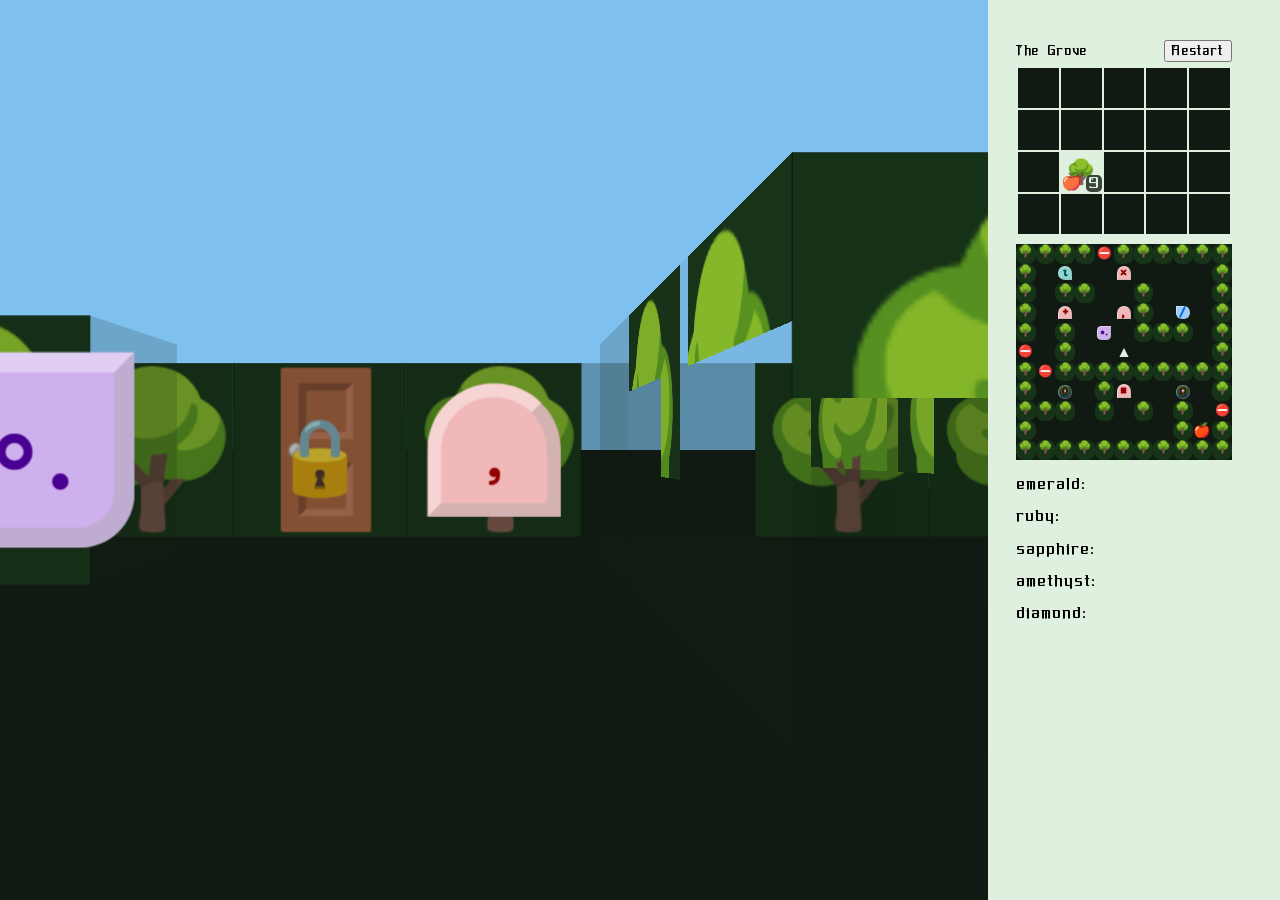
==== 3d/index.html @ df284106 "Split the two games: top-down at root, 3D under /3d Restore the original top-down RuneMaster at the " ====
<!DOCTYPE html>
<html lang="en" id="root">
  <head>
    <meta charset="UTF-8" /><meta name="viewport" content="width=device-width, initial-scale=1"/>
    <title>RuneMaster</title>
    <link rel="stylesheet" href="index.css"/>
    <script src="index.js"></script>
  </head>
  <body>
    <dialog id="msg">
      <p id="msgp">message</p>
      <form method="dialog"><button autofocus>OK</button></form>
    </dialog>
    <dialog id="ask">
      <p id="askp">question</p>
      <form onsubmit="return false">
        <input id="aski" inputmode="none" autofocus autocomplete="off" spellcheck="false" onkeydown="if(event.key=='Enter')ans(aski.value)">
        <p><button id="asks" type="button" onclick="ans(aski.value)">submit</button> <button type="button" onclick="aski.value='';ask.close()">cancel</button></p>
      </form>
      <fieldset><legend> allowed runes — click to insert </legend><div id="askb"></div></fieldset>
    </dialog>
    <i id="i">▲</i>
    <div id="view"><div id="scene"></div></div>
    <div id="util">
      <table id="belt">
        <tr><th>emerald:</th><td></td></tr>
        <tr><th>ruby:</th><td></td></tr>
        <tr><th>sapphire:</th><td></td></tr>
        <tr><th>amethyst:</th><td></td></tr>
        <tr><th>diamond:</th><td></td></tr>
      </table>
      <div id="side">
        <div id="topbar"><span id="left"></span> <button onclick="reset()">Restart</button></div>
        <table id="mini"></table>
        <table id="M"></table>
      </div>
    </div>
  </body>
</html>
---- 3d/index.css ----
@font-face {
  font-family: Text;
  letter-spacing: 0.25ex;
  src: url("../Gemcut Bold.otf");
}
@font-face {
  font-family: Text;
  letter-spacing: 0.25ex;
  src: url("../Gemcut Bold Italic.otf");
  font-style: italic;
}
@font-face {
  font-family: APL;
  src:
    local("APL387 Unicode"), local("APL386 Unicode"), local("APL385 Unicode"),
    url("../APL387.ttf");
}
* {
  user-select: none;
}
html {
  --emerald: rgb(0, 73, 73);
  --ruby: rgb(146, 0, 0);
  --sapphire: rgb(0, 109, 219);
  --amethyst: rgb(73, 0, 146);
  --l-emerald: rgba(140, 214, 209);
  --l-ruby: rgba(240, 184, 184);
  --l-sapphire: rgba(158, 205, 250);
  --l-amethyst: rgba(206, 176, 236);
  --diamond: #222;
  --gem-edge: rgba(255, 255, 255, 0.4);
  --back: #222;
  --spot: #999;
  --wall: rgb(146, 73, 0);
  --speed: 0.5s;
  --size: 2.5rem;
  --mini: 2.5rem;   /* mini-map room tile (fixed, uncoupled from the board's --size) */
  --cell: 46vmin;   /* first-person world-cell edge (fit() tunes it) */
  --persp: 54vmin;  /* camera focal length (≈1.15·--cell) */
  --amap: 1.4rem;   /* automap tile (fixed, uncoupled from the first-person --cell) */
  --sky: #7ec0ee;   /* ceiling: a constant sky */
}
body {
  background: var(--spot);
  margin: 0;
  height: 100dvh;
  overflow: hidden;
  display: flex;
  flex-direction: column;
  align-items: center;
  justify-content: center;
  gap: 0.25rem;
}
/* ── first-person view ────────────────────────────────────────── */
#view {                                  /* the stage: a perspective window into the room */
  position: relative;
  flex: 1 1 auto;
  align-self: stretch;
  width: 100%;
  min-height: 0;
  overflow: hidden;
  perspective: var(--persp);
  perspective-origin: 50% 50%;           /* eye at vertical centre → walls span the horizon */
  background: linear-gradient(var(--sky) 0 50%, var(--back) 50%);   /* sky above the horizon, dark below (floor plane covers it) */
}
#view::after {                           /* black curtain: held down while the next room loads */
  content: "";
  position: absolute;
  inset: 0;
  background: #000;
  opacity: 0;
  pointer-events: none;
  z-index: 9;
  transition: opacity 0.14s ease;
}
#view.dark::after { opacity: 1; }
#scene {
  position: absolute;
  inset: 0;
  transform-style: preserve-3d;
}
.p {                                     /* a cell-sized panel, centred on the eye at z=0 */
  position: absolute;
  left: 50%;
  top: 50%;
  width: var(--cell);
  height: var(--cell);
  margin: calc(var(--cell) / -2);
  transform-style: preserve-3d;
  text-align: center;
}
.p.w::after {                            /* gentle depth cue: distant walls dim but stay visible (no pop-in) */
  content: "";
  position: absolute;
  inset: 0;
  background: var(--back);
  opacity: calc(var(--f) / 18);
  pointer-events: none;
}
.p.w {                                   /* wall face: solid-backed tint, wall-emoji textured */
  background-color: var(--back);         /* opaque base so translucent --wall themes still read as wall */
  background-image: linear-gradient(var(--wall), var(--wall));
  line-height: var(--cell);
  font-size: calc(var(--cell) * 0.86);
  box-shadow: 0 0 0 1px #0008;           /* dark bleed masks the bright seam where panels meet at the vanishing point */
  box-sizing: border-box;
}
.p.w.f { transform: translate3d(calc(var(--cell) * var(--o)),         0px, calc(var(--cell) * (0.5 - var(--f)))); }
.p.w.l { transform: translate3d(calc(var(--cell) * (var(--o) - 0.5)), 0px, calc(var(--cell) * var(--f) * -1)) rotateY( 90deg); }
.p.w.r { transform: translate3d(calc(var(--cell) * (var(--o) + 0.5)), 0px, calc(var(--cell) * var(--f) * -1)) rotateY(-90deg); }
.p.floor, .p.ceil {                      /* ground & sky slabs, in perspective */
  width: calc(var(--cell) * 13);
  height: calc(var(--cell) * 13);
  margin: 0;
}
.p.floor {                               /* same tint as the walls, but bare (no emoji) */
  background-color: var(--back);
  background-image: linear-gradient(var(--wall), var(--wall));
  transform: translate(-50%, -50%) translate3d(0, calc(var(--cell) * 0.5), calc(var(--cell) * -5)) rotateX(90deg);
}
.p.ceil {
  background: var(--sky);
  transform: translate(-50%, -50%) translate3d(0, calc(var(--cell) * -0.5), calc(var(--cell) * -5)) rotateX(-90deg);
}
.p.door > .lk {                          /* small padlock overlaid on the door: 🔒 locked / 🔓 ready */
  position: absolute;
  left: 50%;
  top: 54%;
  transform: translate(-50%, -50%);
  font-size: 0.5em;                      /* relative to the door's glyph */
  line-height: 1;
}
.p.bill {                                /* stone / apple, hanging in the air (no pane) */
  display: flex;
  align-items: center;
  justify-content: center;
  font-size: calc(var(--cell) * 0.5);    /* free-standing apple */
  transform: translate3d(calc(var(--cell) * var(--o)), 0px, calc(var(--cell) * var(--f) * -1));
}
.p.bill > b { opacity: 1; }
#scene .m, #scene .d, #scene .M, #scene .D, #scene .j {   /* gems render mid-size in the scene, with a proportional bevel */
  width: calc(var(--cell) * 0.34);
  height: calc(var(--cell) * 0.34);
  line-height: calc(var(--cell) * 0.34);
  font-size: calc(var(--cell) * 0.24);
  border-width: calc(var(--cell) * 0.045);
}
dialog {
  z-index: 150;
  font-size: calc(var(--size) * 0.6);
  background: var(--spot);
  max-width: 92vw;
  max-height: 92dvh;
  overflow: auto;
}
dialog::backdrop {
  background: #0003;
}
dialog p {
  line-height: calc(var(--size) * 0.8);
  font-family: Text;
  letter-spacing: 0.25ex;
}
dialog button,
legend button {
  font-family: Text;
  letter-spacing: 0.25ex;
  font-size: calc(var(--size) * 0.6);
}
legend button {
  font-size: 0.85em;   /* fixed relative to the legend, not the board */
}
#askb > button,
dialog code {
  font-weight: bold;
  font-family: APL;
  white-space: pre;
}
#askb > * {
  cursor: pointer;
}
dialog input {
  width: 100%;
  font-family: APL;
  font-size: calc(var(--size) * 0.6);
}
#M {                             /* now the small top-down automap (cells flush, no grid gaps) */
  margin: 0.25rem 0 0;
  border-collapse: collapse;
  table-layout: fixed;
}
td {
  height: var(--amap);
  font-size: calc(var(--amap) * 0.6);
  position: relative;
  padding: 0;
}
#M td {
  background: var(--back);
  width: var(--amap);
}
fieldset {
  border: 0.15rem solid currentColor;
  font-family: Text;
  letter-spacing: 0.25ex;
  padding: 0.1rem 0.5rem 0.4rem;
}
#util {                                          /* belt + mini-map + automap, below the view (portrait) */
  box-sizing: border-box;
  display: flex;
  gap: 0.5rem;
  align-items: flex-start;
  justify-content: center;
  flex: none;
  width: 100%;
  padding: 0 0.5rem 0.25rem;
}
#belt {                                          /* the belt, now a direct child of #util (was inside a fieldset) */
  box-sizing: border-box;
  margin: 0;
  flex: 1 1 auto;
  min-width: 0;                                  /* allow shrink so stones wrap instead of scrolling */
  font-family: Text;
  letter-spacing: 0.25ex;                        /* restore the font the removed fieldset provided */
}
legend,
th {
  font-size: 1.1rem;
}
th {
  text-align: left;
  font-weight: normal;
}
#belt,
#belt tbody {
  display: block;
  width: 100%;
}
#belt tr {
  display: flex;
  align-items: flex-start;
  gap: 0.25rem;
}
#belt th {                 /* gem-category label, kept on one line */
  flex: none;
  white-space: nowrap;
  font-size: 1rem;
  line-height: 1.9rem;
}
#belt td {                 /* stone container: rune gems wrap to more lines when narrow */
  display: flex;
  flex-wrap: wrap;
  align-content: flex-start;
  flex: 1 1 auto;
  min-width: 0;
  height: auto;            /* override global td{height:var(--size)} or wrapped rows clip */
  min-height: 1.9rem;
  font-size: 1rem;         /* uncouple belt row height from the map's --size-based font */
  white-space: normal;
}
#side {                    /* right of the belt: counters/Restart above the mini-map */
  flex: none;              /* hugs the mini-map table's own width */
  display: flex;
  flex-direction: column;
  gap: 0.25rem;
}
#topbar {
  display: flex;
  align-items: center;
  justify-content: space-between;
  gap: 0.5rem;
}
#topbar button {           /* Restart left the legend, so restyle it here */
  font-family: Text;
  letter-spacing: 0.25ex;
  font-size: 0.85rem;
}
#left {                    /* room name; ellipsis so long names don't collide with Restart */
  font-family: Text;
  letter-spacing: 0.25ex;
  font-size: 0.85rem;
  flex: 1 1 auto;
  min-width: 0;
  overflow: hidden;
  text-overflow: ellipsis;
  white-space: nowrap;
}
#mini {                    /* 4×5 discovered-rooms table (row = mr+2, col = mc+1) */
  table-layout: fixed;      /* columns exactly one tile wide, so cells stay square */
  border-collapse: separate;
  border-spacing: 0.15rem;  /* the gaps show the page background, drawing the grid lines */
}
#mini td {
  width: var(--mini);
  height: var(--mini);
  line-height: var(--mini); /* pin the cell height square (and centre the emoji) */
  padding: 0;
  text-align: center;
  font-size: calc(var(--mini) * 0.6);
  background: var(--back);   /* dark tile; wall emoji appears here on first entry */
}
#mini td.now {             /* current room: no fill, so the page bg shows through as a highlight */
  background: transparent;
}
#mini td .ap, #mini td .rc {
  position: absolute;
  font-size: calc(var(--mini) * 0.42);  
  line-height: 1;
  opacity: 0.8;
}
#mini td .ap {             /* uncollected-apple badge, lower-left corner */
  left: 0;
  bottom: 0.1rem;
}
#mini td .rc {             /* remaining-rune count, bottom-right corner (legible on dark tile AND the transparent .now tile) */
  right: 0;
  bottom: 0;
  width: 1rem;
  font-family: Text;
  color: var(--spot);
  background: var(--back);
  border-radius: 0.3rem;
}
@media (orientation: landscape) {
  body { flex-direction: row; }                  /* map on the left, utilities on the right */
  #util {
    flex-direction: column;                      /* stacked; mini-map (+counters) on top, belt below */
    width: calc(var(--mini) * 5 + 2rem);
    align-self: flex-start;
    margin: 0 var(--size) 0 1rem;                /* right: off the screen edge; left: air from the map */
    transform: translateY(var(--size));          /* drop to the map's tile row WITHOUT enlarging the box (which would shove the centred map down) */
    overflow-y: auto;
    max-height: calc(100dvh - var(--size));
  }
  #belt { flex: none; }                          /* width:100% already set above */
  #side { order: -1; width: 100%; }              /* mini-map (+counters) on top, belt below */
}
td > * {
  z-index: 100;
}
#M td,
b {
  text-align: center;
}
b {
  display: inline-block;
  font-weight: normal;
  position: relative;
  transition: opacity var(--speed);
  font-family: APL;
}
#belt b,
#askb > * {
  margin: 0 calc(var(--size) * 0.1);
}
#M b {
  opacity: 0;
}
.m,
.d,
.M,
.D,
.j {                               /* default stone size = dialog/prose scale (--size); #M & #scene override below */
  width: calc(var(--size) * 0.6);
  height: calc(var(--size) * 0.6);
  line-height: calc(var(--size) * 0.6);
  -webkit-text-stroke: 0.05rem;
  border-width: calc(var(--size) * 0.08);
  border-style: outset;
  border-color: var(--gem-edge);   /* one place sets every stone's bevel colour */
  letter-spacing: normal;          /* cancel the fieldset/dialog 0.25ex that shifts single glyphs off-centre */
}
#M .m, #M .d, #M .M, #M .D, #M .j {   /* automap stones: tiny, thin proportional bevel */
  width: calc(var(--amap) * 0.6);
  height: calc(var(--amap) * 0.6);
  line-height: calc(var(--amap) * 0.6);
  border-width: calc(var(--amap) * 0.08);
}
.m {
  border-radius: 1em 1em 0em 1em;
  color: var(--emerald);
  -webkit-text-stroke-color: var(--emerald);
  background: var(--l-emerald);
}
.d {
  border-radius: 1em 1em 0em 0em;
  color: var(--ruby);
  -webkit-text-stroke-color: var(--ruby);
  background: var(--l-ruby);
}
.M {
  border-radius: 0em 0.5em 0.5em 0.5em;
  color: var(--sapphire);
  -webkit-text-stroke-color: var(--sapphire);
  background: var(--l-sapphire);
}
.D {
  border-radius: 0.5em 0em 0.5em 0.5em;
  color: var(--amethyst);
  -webkit-text-stroke-color: var(--amethyst);
  background: var(--l-amethyst);
  font-size: 0.72em;
  letter-spacing: -0.18em;
  text-indent: -0.18em;
}
.j {
  border-radius: 50%;
  color: var(--diamond);
  font-size: 0.72em;
  letter-spacing: -0.18em;
  text-indent: -0.18em;
  background: radial-gradient(
    circle at 50% 40%,
    rgba(255, 255, 255, 0.9),
    rgba(255, 0, 64, 0.32) 24%,
    rgba(255, 170, 0, 0.32) 38%,
    rgba(60, 200, 0, 0.32) 52%,
    rgba(0, 150, 255, 0.32) 66%,
    rgba(150, 0, 220, 0.32) 80%,
    rgba(255, 255, 255, 0.55)
  );
}
i {                                    /* the automap "you are here" arrow, pointing where you face */
  height: var(--amap);
  width: var(--amap);
  line-height: var(--amap);
  font-size: calc(var(--amap) * 0.8);
  color: var(--spot);
  display: block;
  font-style: normal;
  z-index: 120;                        /* over automap tiles, under dialogs (150) */
  text-shadow: 0 0 0.2rem var(--back);   /* just enough contrast to read the arrow; no 3×3 lantern */
  background: none;
  position: absolute;
  text-align: center;
  transition: var(--speed);
}
#M .w {                                /* automap wall tile (scene walls are .p.w, sized off --cell) */
  background: var(--wall);
  height: var(--amap);
  width: var(--amap);
  border-radius: calc(var(--amap) / 2.5);
}
#M .a {
  font-size: calc(var(--amap) * 0.72);   /* free-standing apple (P10) */
}
#belt b {                 /* belt runes are a fixed size (uncoupled from --size) so the belt height is stable */
  width: 1.5rem;
  height: 1.5rem;
  line-height: 1.5rem;
  font-size: 1rem;
  border-width: 0.2rem;
  margin: 0 0.15rem;
  vertical-align: middle;
}
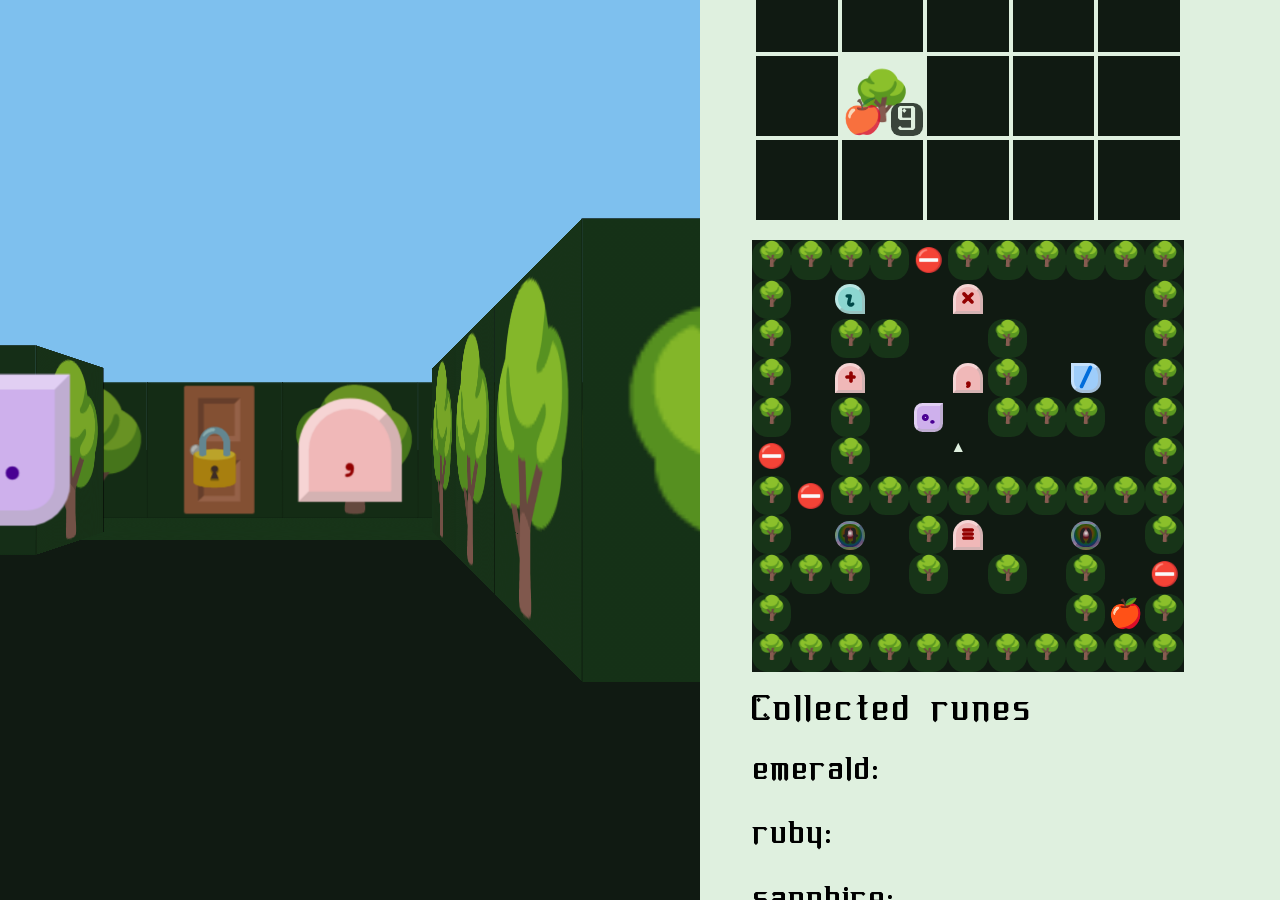
==== commit e8896454: "3D: label the belt "Collected runes"; 2× the utilities on wide screens - Add a caption "Collected ru" ====
--- a/3d/index.html
+++ b/3d/index.html
@@ -23,6 +23,7 @@
     <div id="view"><div id="scene"></div></div>
     <div id="util">
       <table id="belt">
+        <caption>Collected runes</caption>
         <tr><th>emerald:</th><td></td></tr>
         <tr><th>ruby:</th><td></td></tr>
         <tr><th>sapphire:</th><td></td></tr>
--- a/3d/index.css
+++ b/3d/index.css
@@ -236,6 +236,14 @@
   display: block;
   width: 100%;
 }
+#belt caption {              /* heading above the collected-rune belts */
+  display: block;
+  text-align: left;
+  font-family: Text;
+  letter-spacing: 0.25ex;
+  font-size: 1.1rem;
+  margin-bottom: 0.2rem;
+}
 #belt tr {
   display: flex;
   align-items: flex-start;
@@ -334,6 +342,15 @@
   }
   #belt { flex: none; }                          /* width:100% already set above */
   #side { order: -1; width: 100%; }              /* mini-map (+counters) on top, belt below */
+}
+@media (min-width: 1200px) and (orientation: landscape) {
+  #util {                                        /* roomy screen → double the whole utilities panel */
+    zoom: 2;
+    transform: none;                             /* drop the top-down tile-row offset */
+    align-self: flex-start;
+    max-height: 50dvh;                           /* halved because zoom:2 doubles it back to the viewport height */
+    overflow-y: auto;
+  }
 }
 td > * {
   z-index: 100;
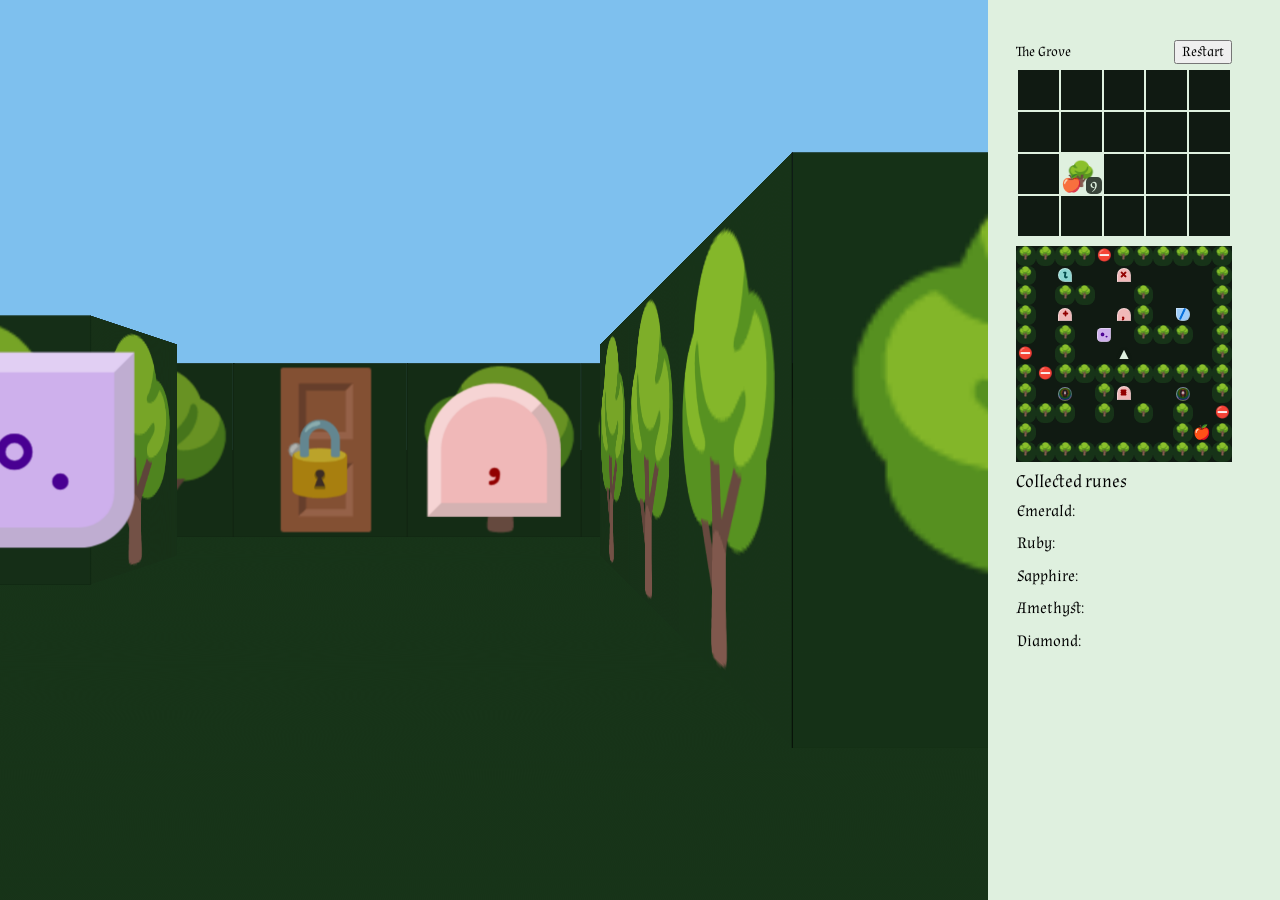
==== commit 23b7ff34: "Switch font and clean up" ====
--- a/3d/index.html
+++ b/3d/index.html
@@ -15,7 +15,7 @@
       <p id="askp">question</p>
       <form onsubmit="return false">
         <input id="aski" inputmode="none" autofocus autocomplete="off" spellcheck="false" onkeydown="if(event.key=='Enter')ans(aski.value)">
-        <p><button id="asks" type="button" onclick="ans(aski.value)">submit</button> <button type="button" onclick="aski.value='';ask.close()">cancel</button></p>
+        <p><button id="asks" type="button" onclick="ans(aski.value)">Submit</button> <button type="button" onclick="aski.value='';ask.close()">Cancel</button></p>
       </form>
       <fieldset><legend> allowed runes — click to insert </legend><div id="askb"></div></fieldset>
     </dialog>
@@ -24,11 +24,11 @@
     <div id="util">
       <table id="belt">
         <caption>Collected runes</caption>
-        <tr><th>emerald:</th><td></td></tr>
-        <tr><th>ruby:</th><td></td></tr>
-        <tr><th>sapphire:</th><td></td></tr>
-        <tr><th>amethyst:</th><td></td></tr>
-        <tr><th>diamond:</th><td></td></tr>
+        <tr><th>Emerald:</th><td></td></tr>
+        <tr><th>Ruby:</th><td></td></tr>
+        <tr><th>Sapphire:</th><td></td></tr>
+        <tr><th>Amethyst:</th><td></td></tr>
+        <tr><th>Diamond:</th><td></td></tr>
       </table>
       <div id="side">
         <div id="topbar"><span id="left"></span> <button onclick="reset()">Restart</button></div>
--- a/3d/index.css
+++ b/3d/index.css
@@ -1,12 +1,10 @@
 @font-face {
   font-family: Text;
-  letter-spacing: 0.25ex;
-  src: url("../Gemcut Bold.otf");
+  src: url("../Almendra-Regular.ttf");
 }
 @font-face {
   font-family: Text;
-  letter-spacing: 0.25ex;
-  src: url("../Gemcut Bold Italic.otf");
+  src: url("../Almendra-Italic.ttf");
   font-style: italic;
 }
 @font-face {
@@ -159,12 +157,10 @@
 dialog p {
   line-height: calc(var(--size) * 0.8);
   font-family: Text;
-  letter-spacing: 0.25ex;
 }
 dialog button,
 legend button {
   font-family: Text;
-  letter-spacing: 0.25ex;
   font-size: calc(var(--size) * 0.6);
 }
 legend button {
@@ -202,7 +198,6 @@
 fieldset {
   border: 0.15rem solid currentColor;
   font-family: Text;
-  letter-spacing: 0.25ex;
   padding: 0.1rem 0.5rem 0.4rem;
 }
 #util {                                          /* belt + mini-map + automap, below the view (portrait) */
@@ -221,7 +216,6 @@
   flex: 1 1 auto;
   min-width: 0;                                  /* allow shrink so stones wrap instead of scrolling */
   font-family: Text;
-  letter-spacing: 0.25ex;                        /* restore the font the removed fieldset provided */
 }
 legend,
 th {
@@ -240,7 +234,6 @@
   display: block;
   text-align: left;
   font-family: Text;
-  letter-spacing: 0.25ex;
   font-size: 1.1rem;
   margin-bottom: 0.2rem;
 }
@@ -280,12 +273,10 @@
 }
 #topbar button {           /* Restart left the legend, so restyle it here */
   font-family: Text;
-  letter-spacing: 0.25ex;
   font-size: 0.85rem;
 }
 #left {                    /* room name; ellipsis so long names don't collide with Restart */
   font-family: Text;
-  letter-spacing: 0.25ex;
   font-size: 0.85rem;
   flex: 1 1 auto;
   min-width: 0;
@@ -343,15 +334,6 @@
   #belt { flex: none; }                          /* width:100% already set above */
   #side { order: -1; width: 100%; }              /* mini-map (+counters) on top, belt below */
 }
-@media (min-width: 1200px) and (orientation: landscape) {
-  #util {                                        /* roomy screen → double the whole utilities panel */
-    zoom: 2;
-    transform: none;                             /* drop the top-down tile-row offset */
-    align-self: flex-start;
-    max-height: 50dvh;                           /* halved because zoom:2 doubles it back to the viewport height */
-    overflow-y: auto;
-  }
-}
 td > * {
   z-index: 100;
 }
@@ -385,7 +367,6 @@
   border-width: calc(var(--size) * 0.08);
   border-style: outset;
   border-color: var(--gem-edge);   /* one place sets every stone's bevel colour */
-  letter-spacing: normal;          /* cancel the fieldset/dialog 0.25ex that shifts single glyphs off-centre */
 }
 #M .m, #M .d, #M .M, #M .D, #M .j {   /* automap stones: tiny, thin proportional bevel */
   width: calc(var(--amap) * 0.6);
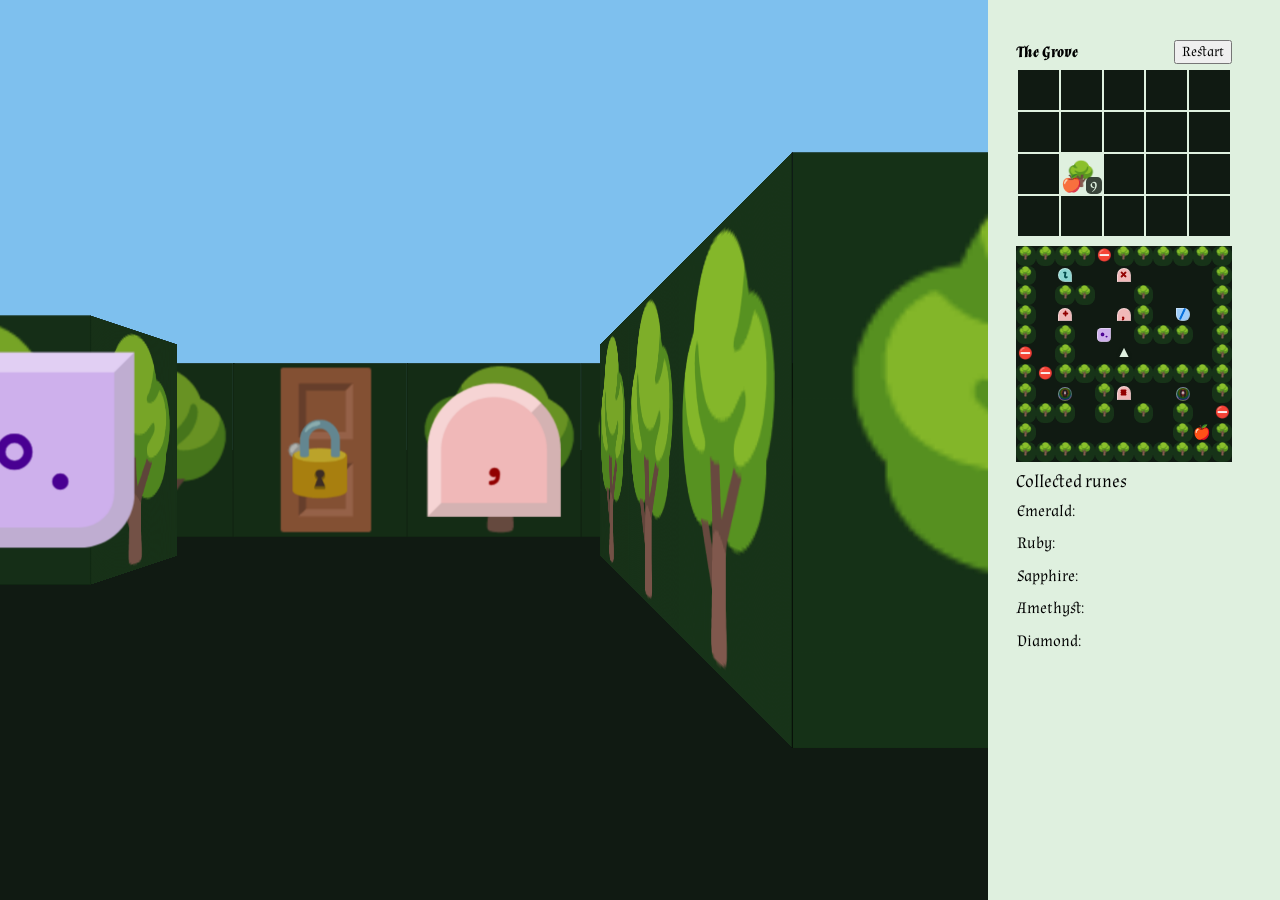
==== commit 908f9371: "Almendra bold-italic accents, uppercase labels, UI tweaks User changes: switch the italic UI face to" ====
--- a/3d/index.html
+++ b/3d/index.html
@@ -31,7 +31,7 @@
         <tr><th>Diamond:</th><td></td></tr>
       </table>
       <div id="side">
-        <div id="topbar"><span id="left"></span> <button onclick="reset()">Restart</button></div>
+        <div id="topbar"><em id="left"></em> <button onclick="reset()">Restart</button></div>
         <table id="mini"></table>
         <table id="M"></table>
       </div>
--- a/3d/index.css
+++ b/3d/index.css
@@ -4,7 +4,7 @@
 }
 @font-face {
   font-family: Text;
-  src: url("../Almendra-Italic.ttf");
+  src: url("../Almendra-BoldItalic.ttf");
   font-style: italic;
 }
 @font-face {
@@ -277,7 +277,6 @@
 }
 #left {                    /* room name; ellipsis so long names don't collide with Restart */
   font-family: Text;
-  font-size: 0.85rem;
   flex: 1 1 auto;
   min-width: 0;
   overflow: hidden;
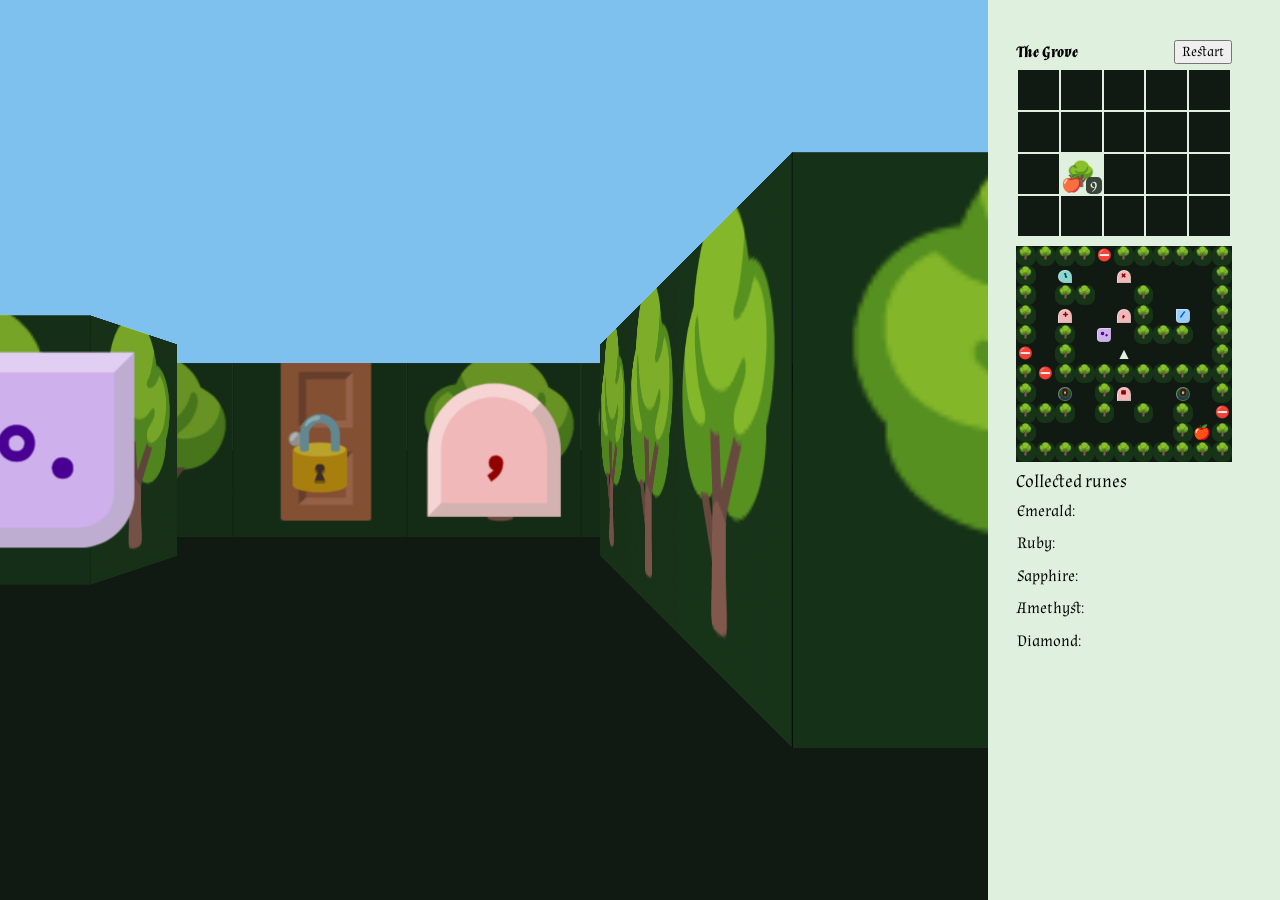
==== commit f5bb6d64: "Keep the challenge dialog open (with the input) on a wrong answer react() used to close the dialog u" ====
--- a/3d/index.html
+++ b/3d/index.html
@@ -15,7 +15,7 @@
       <p id="askp">question</p>
       <form onsubmit="return false">
         <input id="aski" inputmode="none" autofocus autocomplete="off" spellcheck="false" onkeydown="if(event.key=='Enter')ans(aski.value)">
-        <p><button id="asks" type="button" onclick="ans(aski.value)">Submit</button> <button type="button" onclick="aski.value='';ask.close()">Cancel</button></p>
+        <p><button id="asks" type="button" onclick="ans(aski.value)">Submit</button> <button type="button" onclick="aski.value='';ask.close()">Cancel</button> <span id="askr" aria-live="polite"></span></p>
       </form>
       <fieldset><legend> allowed runes — click to insert </legend><div id="askb"></div></fieldset>
     </dialog>
--- a/3d/index.css
+++ b/3d/index.css
@@ -9,9 +9,7 @@
 }
 @font-face {
   font-family: APL;
-  src:
-    local("APL387 Unicode"), local("APL386 Unicode"), local("APL385 Unicode"),
-    url("../APL387.ttf");
+  src: local("SAX2"), url("../SAX2.ttf");
 }
 * {
   user-select: none;
@@ -178,7 +176,12 @@
 dialog input {
   width: 100%;
   font-family: APL;
+  font-weight: bold;
   font-size: calc(var(--size) * 0.6);
+}
+#askr {                      /* inline failure notice; the dialog + input stay put on a wrong answer */
+  font-family: Text;
+  color: var(--ruby);
 }
 #M {                             /* now the small top-down automap (cells flush, no grid gaps) */
   margin: 0.25rem 0 0;
@@ -342,7 +345,7 @@
 }
 b {
   display: inline-block;
-  font-weight: normal;
+  font-weight: bold;            /* thicken the thin SAX2 rune font (single-weight → synthesized bold) */
   position: relative;
   transition: opacity var(--speed);
   font-family: APL;
@@ -362,6 +365,7 @@
   width: calc(var(--size) * 0.6);
   height: calc(var(--size) * 0.6);
   line-height: calc(var(--size) * 0.6);
+  font-size: 0.667em;              /* glyph ≈ 2/3 of the stone, matching the belt (1rem glyph in a 1.5rem stone) */
   -webkit-text-stroke: 0.05rem;
   border-width: calc(var(--size) * 0.08);
   border-style: outset;
@@ -396,14 +400,12 @@
   color: var(--amethyst);
   -webkit-text-stroke-color: var(--amethyst);
   background: var(--l-amethyst);
-  font-size: 0.72em;
   letter-spacing: -0.18em;
   text-indent: -0.18em;
 }
 .j {
   border-radius: 50%;
   color: var(--diamond);
-  font-size: 0.72em;
   letter-spacing: -0.18em;
   text-indent: -0.18em;
   background: radial-gradient(
